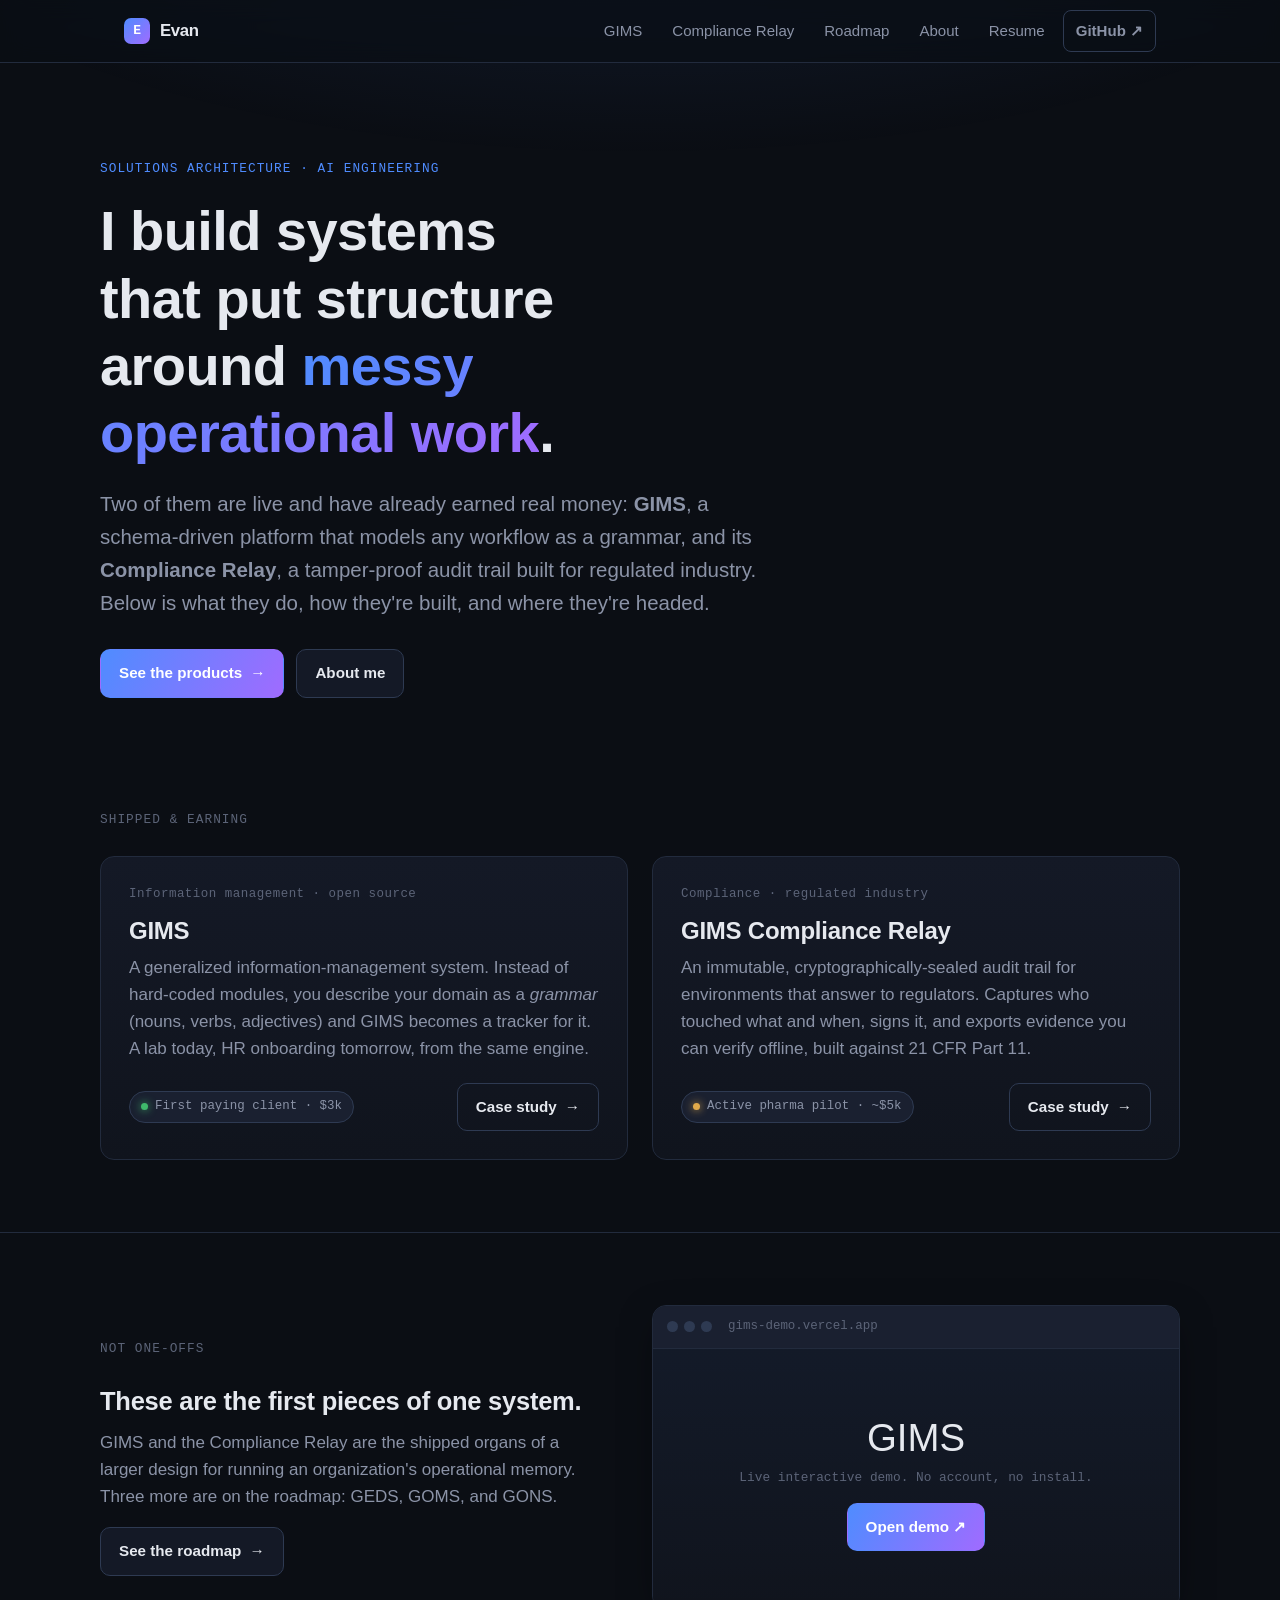
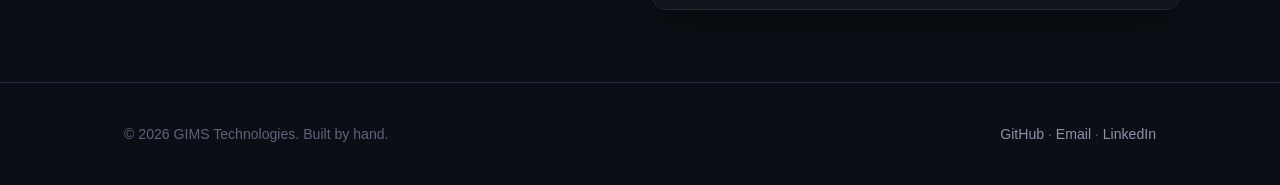
==== index.html @ aefddbaa "Initial portfolio hub: landing, case studies, reports, resume Static, zero-build portfolio site for " ====
<!DOCTYPE html>
<html lang="en">
<head>
  <meta charset="UTF-8" />
  <meta name="viewport" content="width=device-width, initial-scale=1.0" />
  <title>Evan · Solutions Architecture &amp; AI Engineering</title>
  <meta name="description" content="I build systems that put structure around messy operational work, and get people to pay for them. GIMS and the GIMS Compliance Relay: live, and already earning." />
  <meta property="og:title" content="Evan · Systems that structure operational work" />
  <meta property="og:description" content="GIMS and the GIMS Compliance Relay: live products with real early paying customers." />
  <meta property="og:type" content="website" />
  <link rel="preconnect" href="https://fonts.googleapis.com" />
  <link rel="stylesheet" href="styles/main.css" />
</head>
<body>
  <!-- NAME NOTE: "Evan" is used as the builder handle throughout.
       Swap in a legal/display name here and in the footer + about.html when ready. -->
  <header class="nav">
    <div class="container nav-inner">
      <a class="brand" href="index.html">
        <span class="mark">E</span> Evan
      </a>
      <nav class="nav-links">
        <a href="gims.html">GIMS</a>
        <a href="compliance-relay.html">Compliance Relay</a>
        <a href="roadmap.html">Roadmap</a>
        <a href="about.html">About</a>
        <a href="resume.html">Resume</a>
        <a class="btn btn-ghost" href="https://github.com/BMA-Corgea" target="_blank" rel="noopener">GitHub ↗</a>
      </nav>
    </div>
  </header>

  <main>
    <!-- HERO -->
    <section class="container hero">
      <div class="eyebrow">Solutions Architecture · AI Engineering</div>
      <h1>I build systems that put structure around <span class="gradient-text">messy operational work</span>.</h1>
      <p class="lede">
        Two of them are live and have already earned real money: <strong>GIMS</strong>, a
        schema-driven platform that models any workflow as a grammar, and its
        <strong>Compliance Relay</strong>, a tamper-proof audit trail built for regulated industry.
        Below is what they do, how they're built, and where they're headed.
      </p>
      <div class="btn-row">
        <a class="btn btn-primary" href="#work">See the products <span class="arrow">→</span></a>
        <a class="btn" href="about.html">About me</a>
      </div>
    </section>

    <!-- WORK -->
    <section class="container section" id="work">
      <div class="section-label">Shipped &amp; earning</div>
      <div class="grid grid-2">

        <!-- GIMS -->
        <article class="card">
          <div class="kicker">Information management · open source</div>
          <h3>GIMS</h3>
          <p class="card-sub">
            A generalized information-management system. Instead of hard-coded modules, you
            describe your domain as a <em>grammar</em> (nouns, verbs, adjectives) and GIMS
            becomes a tracker for it. A lab today, HR onboarding tomorrow, from the same engine.
          </p>
          <div class="card-foot">
            <span class="tag"><span class="dot"></span> First paying client · $3k</span>
            <a class="btn btn-ghost" href="gims.html">Case study <span class="arrow">→</span></a>
          </div>
        </article>

        <!-- Compliance Relay -->
        <article class="card">
          <div class="kicker">Compliance · regulated industry</div>
          <h3>GIMS Compliance Relay</h3>
          <p class="card-sub">
            An immutable, cryptographically-sealed audit trail for environments that answer to
            regulators. Captures who touched what and when, signs it, and exports evidence you
            can verify offline, built against 21 CFR Part 11.
          </p>
          <div class="card-foot">
            <span class="tag"><span class="dot warm"></span> Active pharma pilot · ~$5k</span>
            <a class="btn btn-ghost" href="compliance-relay.html">Case study <span class="arrow">→</span></a>
          </div>
        </article>

      </div>
    </section>

    <hr class="divider" />

    <!-- BIGGER PICTURE / ROADMAP TEASER -->
    <section class="container section">
      <div class="grid grid-2" style="align-items:center;">
        <div>
          <div class="section-label">Not one-offs</div>
          <h2>These are the first pieces of one system.</h2>
          <p style="color:var(--muted); max-width:52ch;">
            GIMS and the Compliance Relay are the shipped organs of a larger design for
            running an organization's operational memory. Three more are on the roadmap:
            GEDS, GOMS, and GONS.
          </p>
          <div class="btn-row">
            <a class="btn" href="roadmap.html">See the roadmap <span class="arrow">→</span></a>
          </div>
        </div>
        <div class="frame" aria-hidden="true">
          <div class="frame-bar">
            <div class="dots"><i></i><i></i><i></i></div>
            <span class="url">gims-demo.vercel.app</span>
          </div>
          <div class="frame-body">
            <div>
              <div class="organ-code" style="font-size:2.4rem;">GIMS</div>
              <p class="placeholder-note">Live interactive demo. No account, no install.</p>
              <div class="btn-row" style="justify-content:center; margin-top:14px;">
                <a class="btn btn-primary" href="https://gims-demo.vercel.app/" target="_blank" rel="noopener">Open demo ↗</a>
              </div>
            </div>
          </div>
        </div>
      </div>
    </section>
  </main>

  <footer class="footer">
    <div class="container footer-inner">
      <span>© <span data-year>2026</span> GIMS Technologies. Built by hand.</span>
      <span>
        <a href="https://github.com/BMA-Corgea" target="_blank" rel="noopener">GitHub</a> ·
        <a href="mailto:evanbr93@gmail.com">Email</a> · <a href="https://www.linkedin.com/in/evan-brown-7abb97332/" target="_blank" rel="noopener">LinkedIn</a>
      </span>
    </div>
  </footer>

  <script src="js/main.js"></script>
</body>
</html>
---- styles/main.css ----
/* ============================================================
   Portfolio Hub — design system
   Clean, technical, restrained. Dark "engineering" aesthetic.
   Zero dependencies. Single source of truth for tokens.
   ============================================================ */

:root {
  /* palette */
  --bg:        #0b0e14;
  --bg-soft:   #10141d;
  --panel:     #141926;
  --panel-2:   #1a2030;
  --border:    #222b3d;
  --border-lit:#2e3a52;

  --text:      #e6e9ef;
  --muted:     #8b93a7;
  --faint:     #5c6478;

  --accent:    #4f8cff;
  --accent-2:  #a06bff;
  --accent-soft: rgba(79, 140, 255, 0.12);

  --good:      #3fb96b;
  --warn:      #e0a94a;

  /* type */
  --sans: -apple-system, BlinkMacSystemFont, "Segoe UI", Roboto, Helvetica, Arial, sans-serif;
  --mono: ui-monospace, "JetBrains Mono", "SF Mono", "Cascadia Code", Menlo, Consolas, monospace;

  /* space + shape */
  --container: 1080px;
  --radius: 14px;
  --radius-sm: 9px;
  --gap: 24px;

  --shadow: 0 10px 40px -12px rgba(0,0,0,0.6);
}

/* ---------- reset ---------- */
*, *::before, *::after { box-sizing: border-box; }
html { scroll-behavior: smooth; -webkit-text-size-adjust: 100%; }
body {
  margin: 0;
  font-family: var(--sans);
  background: var(--bg);
  color: var(--text);
  line-height: 1.6;
  font-size: 17px;
  -webkit-font-smoothing: antialiased;
  text-rendering: optimizeLegibility;
}
img { max-width: 100%; display: block; }
a { color: inherit; text-decoration: none; }
h1, h2, h3, h4 { line-height: 1.2; margin: 0 0 0.5em; font-weight: 650; letter-spacing: -0.01em; }
p { margin: 0 0 1em; }

/* subtle top glow */
body::before {
  content: "";
  position: fixed;
  inset: 0 0 auto 0;
  height: 480px;
  background: radial-gradient(1200px 480px at 50% -180px, rgba(79,140,255,0.14), transparent 70%);
  pointer-events: none;
  z-index: 0;
}

/* ---------- layout ---------- */
.container {
  width: 100%;
  max-width: var(--container);
  margin: 0 auto;
  padding: 0 24px;
  position: relative;
  z-index: 1;
}
.section { padding: 72px 0; }
.section-tight { padding: 48px 0; }
.divider { height: 1px; background: var(--border); border: 0; margin: 0; }

/* ---------- nav ---------- */
.nav {
  position: sticky;
  top: 0;
  z-index: 50;
  background: rgba(11,14,20,0.72);
  backdrop-filter: saturate(140%) blur(12px);
  border-bottom: 1px solid var(--border);
}
.nav-inner {
  display: flex;
  align-items: center;
  justify-content: space-between;
  height: 62px;
}
.brand {
  display: flex;
  align-items: center;
  gap: 10px;
  font-weight: 700;
  letter-spacing: -0.02em;
  font-size: 1.05rem;
}
.brand .mark {
  width: 26px; height: 26px;
  border-radius: 7px;
  background: linear-gradient(135deg, var(--accent), var(--accent-2));
  display: grid; place-items: center;
  font-family: var(--mono);
  font-size: 13px; font-weight: 700; color: #fff;
}
.nav-links { display: flex; gap: 6px; align-items: center; }
.nav-links a {
  color: var(--muted);
  font-size: 0.94rem;
  padding: 8px 12px;
  border-radius: 8px;
  transition: color .15s, background .15s;
}
.nav-links a:hover { color: var(--text); background: var(--panel); }
.nav-links a.active { color: var(--text); }

/* ---------- hero ---------- */
.hero { padding: 96px 0 40px; }
.eyebrow {
  font-family: var(--mono);
  font-size: 0.8rem;
  letter-spacing: 0.08em;
  text-transform: uppercase;
  color: var(--accent);
  margin-bottom: 18px;
}
.hero h1 {
  font-size: clamp(2.2rem, 5vw, 3.5rem);
  max-width: 16ch;
  margin-bottom: 22px;
}
.hero .lede {
  font-size: clamp(1.05rem, 2vw, 1.28rem);
  color: var(--muted);
  max-width: 60ch;
  margin-bottom: 30px;
}
.gradient-text {
  background: linear-gradient(120deg, var(--accent), var(--accent-2));
  -webkit-background-clip: text;
  background-clip: text;
  color: transparent;
}

/* ---------- buttons ---------- */
.btn-row { display: flex; flex-wrap: wrap; gap: 12px; align-items: center; }
.btn {
  display: inline-flex;
  align-items: center;
  gap: 8px;
  font-size: 0.95rem;
  font-weight: 600;
  padding: 11px 18px;
  border-radius: 10px;
  border: 1px solid var(--border-lit);
  color: var(--text);
  background: var(--panel);
  transition: transform .12s, border-color .15s, background .15s;
  cursor: pointer;
}
.btn:hover { transform: translateY(-1px); border-color: var(--accent); }
.btn-primary {
  background: linear-gradient(120deg, var(--accent), var(--accent-2));
  border-color: transparent;
  color: #fff;
}
.btn-primary:hover { border-color: transparent; filter: brightness(1.06); }
.btn .arrow { transition: transform .15s; }
.btn:hover .arrow { transform: translateX(3px); }
.btn-ghost { background: transparent; }

/* ---------- cards / product grid ---------- */
.grid { display: grid; gap: var(--gap); }
.grid-2 { grid-template-columns: repeat(2, 1fr); }
.grid-3 { grid-template-columns: repeat(3, 1fr); }

.card {
  background: linear-gradient(180deg, var(--panel), var(--bg-soft));
  border: 1px solid var(--border);
  border-radius: var(--radius);
  padding: 28px;
  transition: border-color .18s, transform .18s;
  position: relative;
  overflow: hidden;
}
.card:hover { border-color: var(--border-lit); transform: translateY(-2px); }
.card .kicker {
  font-family: var(--mono);
  font-size: 0.78rem;
  color: var(--faint);
  letter-spacing: 0.04em;
  margin-bottom: 12px;
}
.card h3 { font-size: 1.5rem; margin-bottom: 8px; }
.card .card-sub { color: var(--muted); margin-bottom: 20px; }
.card .card-foot {
  display: flex; align-items: center; justify-content: space-between;
  gap: 12px; flex-wrap: wrap; margin-top: 8px;
}

/* traction tag */
.tag {
  display: inline-flex;
  align-items: center;
  gap: 7px;
  font-family: var(--mono);
  font-size: 0.78rem;
  padding: 5px 11px;
  border-radius: 999px;
  border: 1px solid var(--border-lit);
  color: var(--muted);
  background: var(--panel-2);
}
.tag .dot { width: 7px; height: 7px; border-radius: 50%; background: var(--good); box-shadow: 0 0 8px var(--good); }
.tag .dot.warm { background: var(--warn); box-shadow: 0 0 8px var(--warn); }
.tag.accent { color: var(--accent); border-color: var(--accent); background: var(--accent-soft); }

/* ---------- browser frame (demo preview) ---------- */
.frame {
  border: 1px solid var(--border);
  border-radius: var(--radius);
  overflow: hidden;
  background: var(--panel);
  box-shadow: var(--shadow);
}
.frame-bar {
  display: flex; align-items: center; gap: 8px;
  padding: 11px 14px;
  background: var(--panel-2);
  border-bottom: 1px solid var(--border);
}
.frame-bar .dots { display: flex; gap: 6px; }
.frame-bar .dots i { width: 11px; height: 11px; border-radius: 50%; background: var(--border-lit); display: block; }
.frame-bar .url {
  font-family: var(--mono);
  font-size: 0.78rem;
  color: var(--faint);
  margin-left: 8px;
  overflow: hidden; text-overflow: ellipsis; white-space: nowrap;
}
.frame-body {
  min-height: 260px;
  display: grid;
  place-items: center;
  padding: 40px;
  text-align: center;
  background:
    linear-gradient(180deg, rgba(79,140,255,0.05), transparent),
    var(--bg-soft);
}
.frame-body .placeholder-note {
  font-family: var(--mono);
  font-size: 0.8rem;
  color: var(--faint);
}

/* ---------- case study ---------- */
.cs-header { padding: 88px 0 24px; }
.cs-title { font-size: clamp(2rem, 4vw, 2.8rem); }
.cs-meta { display: flex; gap: 10px; flex-wrap: wrap; margin: 18px 0 4px; }

.step {
  display: grid;
  grid-template-columns: 56px 1fr;
  gap: 22px;
  padding: 34px 0;
  border-top: 1px solid var(--border);
}
.step:first-of-type { border-top: 0; }
.step .num {
  font-family: var(--mono);
  font-size: 1rem;
  color: var(--accent);
  border: 1px solid var(--border-lit);
  border-radius: 10px;
  width: 44px; height: 44px;
  display: grid; place-items: center;
}
.step h3 { font-size: 1.35rem; }
.step .step-body { color: var(--muted); }
.step .step-body strong { color: var(--text); font-weight: 600; }

/* feature list — flow layout so inline <strong> labels + text stay on one run */
.feature-list { list-style: none; padding: 0; margin: 14px 0 0; display: grid; gap: 12px; }
.feature-list li {
  position: relative;
  padding-left: 22px;
  color: var(--muted);
}
.feature-list li strong { color: var(--text); font-weight: 600; }
.feature-list li::before {
  content: "";
  position: absolute;
  left: 0;
  top: 0.62em;
  width: 8px; height: 8px;
  border-radius: 2px;
  background: linear-gradient(135deg, var(--accent), var(--accent-2));
}

/* code chip inline */
code, .mono { font-family: var(--mono); font-size: 0.9em; }
:not(pre) > code {
  background: var(--panel-2);
  border: 1px solid var(--border);
  border-radius: 6px;
  padding: 1px 6px;
  color: var(--text);
  font-size: 0.86em;
}

/* ---------- roadmap ---------- */
.roadmap-card { position: relative; }
.roadmap-card .status {
  position: absolute; top: 22px; right: 22px;
  font-family: var(--mono); font-size: 0.72rem;
  color: var(--faint); letter-spacing: 0.05em; text-transform: uppercase;
}
.roadmap-card .organ-code {
  font-family: var(--mono);
  font-size: 2rem;
  font-weight: 700;
  background: linear-gradient(135deg, var(--accent), var(--accent-2));
  -webkit-background-clip: text; background-clip: text; color: transparent;
  margin-bottom: 6px;
}
.shipped { opacity: 1; }
.planned { opacity: 0.86; }
.planned .organ-code {
  background: none; color: var(--faint); -webkit-text-fill-color: var(--faint);
}

/* ---------- footnote / GUTS ---------- */
.footnote {
  background: var(--bg-soft);
  border: 1px solid var(--border);
  border-radius: var(--radius);
  padding: 28px 30px;
  color: var(--muted);
  font-size: 0.98rem;
}
.footnote h3 { color: var(--text); font-size: 1.15rem; }

/* ---------- prose (about) ---------- */
.prose { max-width: 68ch; }
.prose h2 { margin-top: 40px; font-size: 1.5rem; }
.prose ul { color: var(--muted); padding-left: 22px; }
.prose li { margin-bottom: 8px; }
.contact-row { display: flex; gap: 12px; flex-wrap: wrap; margin-top: 20px; }

/* ---------- footer ---------- */
.footer {
  border-top: 1px solid var(--border);
  padding: 40px 0;
  color: var(--faint);
  font-size: 0.88rem;
}
.footer-inner { display: flex; justify-content: space-between; align-items: center; flex-wrap: wrap; gap: 16px; }
.footer a { color: var(--muted); }
.footer a:hover { color: var(--text); }

/* ---------- utility ---------- */
.center { text-align: center; }
.mt-0 { margin-top: 0; }
.mb-0 { margin-bottom: 0; }
.section-label {
  font-family: var(--mono);
  font-size: 0.8rem;
  letter-spacing: 0.08em;
  text-transform: uppercase;
  color: var(--faint);
  margin-bottom: 26px;
}

/* ---------- responsive ---------- */
@media (max-width: 820px) {
  .grid-2, .grid-3 { grid-template-columns: 1fr; }
  .nav-links a:not(.btn) { display: none; }
  .nav-links a.btn { display: inline-flex; }
  .hero { padding: 64px 0 24px; }
  .step { grid-template-columns: 1fr; gap: 10px; }
  .step .num { display: none; }
}
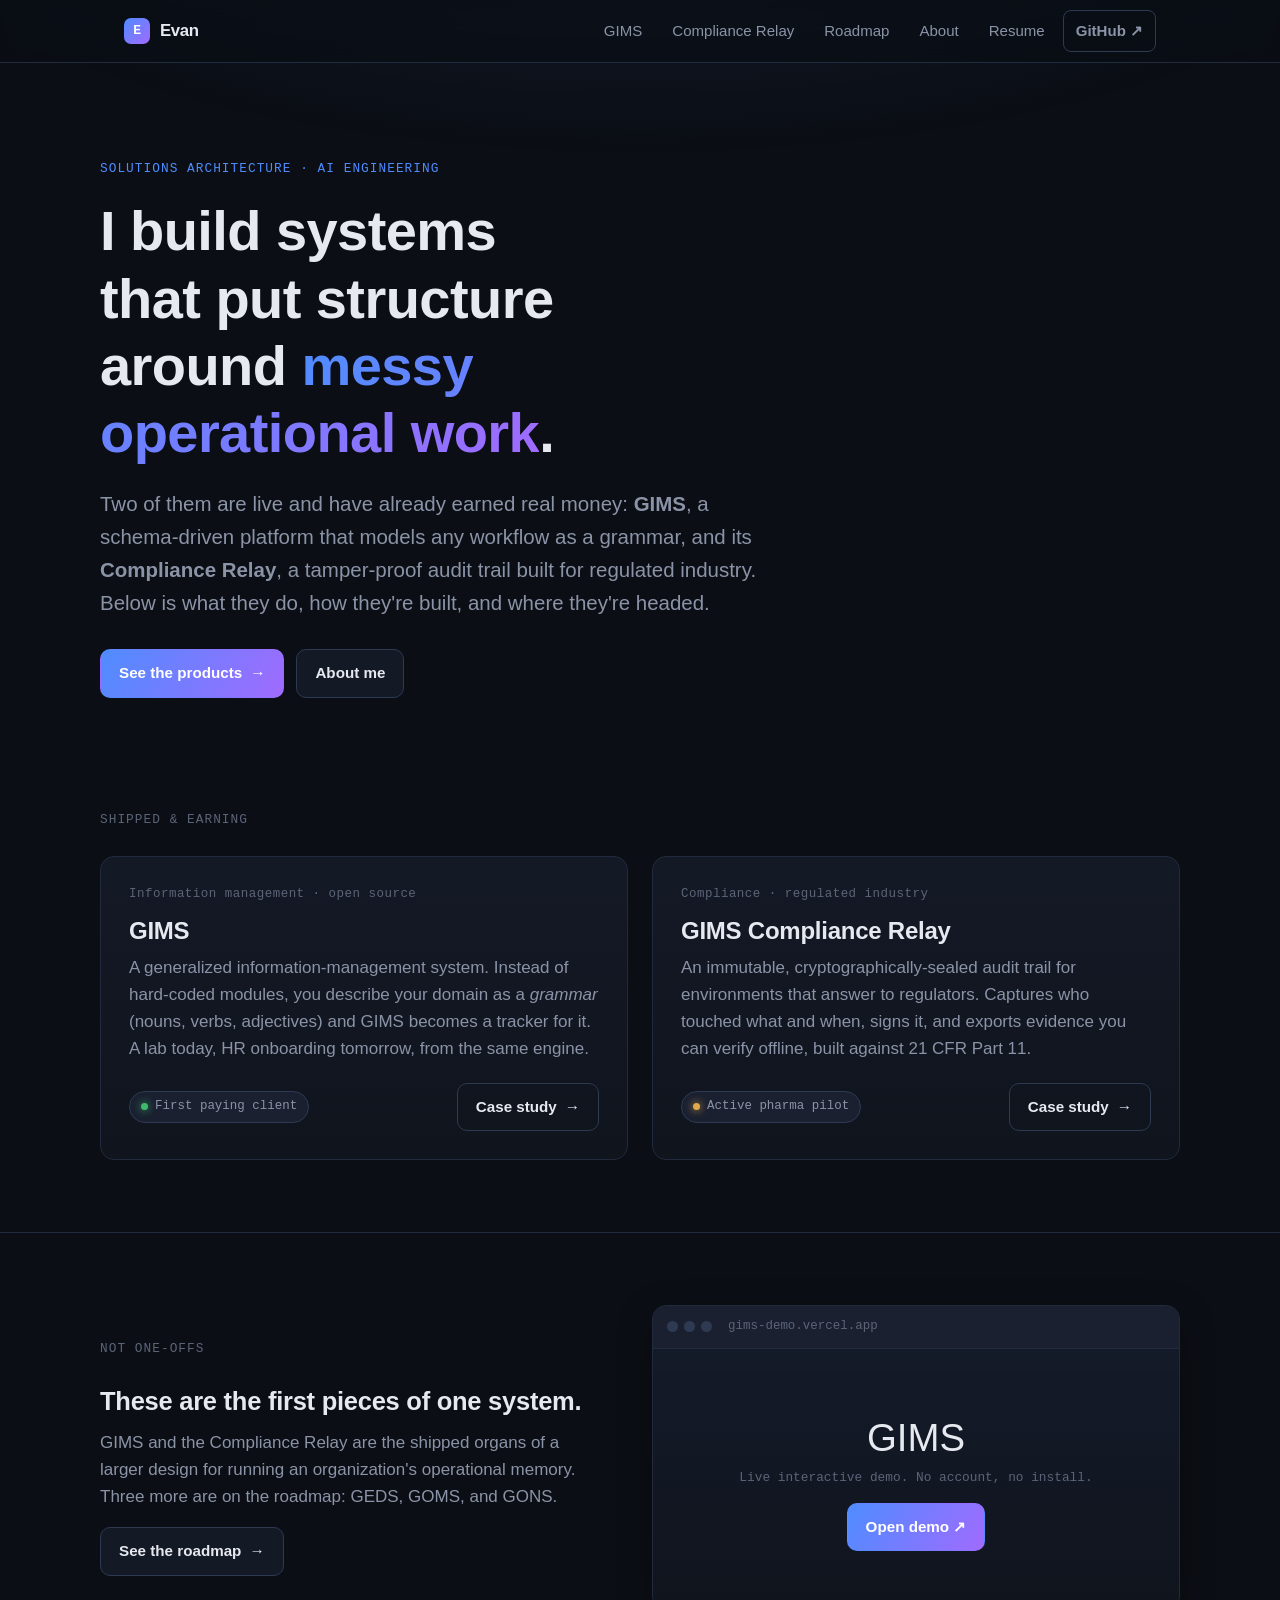
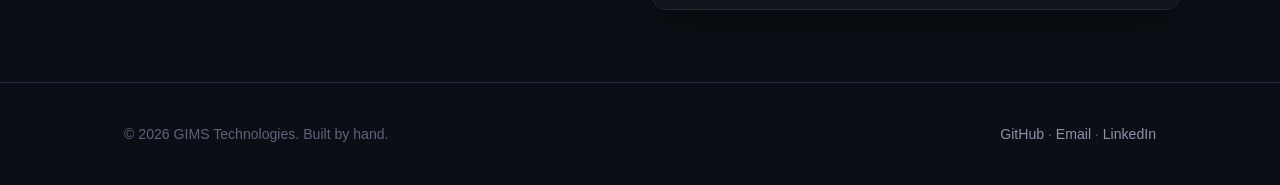
==== commit e0fd3363: "Remove product revenue figures from cards, case studies, and proposal Keep the qualitative traction " ====
--- a/index.html
+++ b/index.html
@@ -62,7 +62,7 @@
             becomes a tracker for it. A lab today, HR onboarding tomorrow, from the same engine.
           </p>
           <div class="card-foot">
-            <span class="tag"><span class="dot"></span> First paying client · $3k</span>
+            <span class="tag"><span class="dot"></span> First paying client</span>
             <a class="btn btn-ghost" href="gims.html">Case study <span class="arrow">→</span></a>
           </div>
         </article>
@@ -77,7 +77,7 @@
             can verify offline, built against 21 CFR Part 11.
           </p>
           <div class="card-foot">
-            <span class="tag"><span class="dot warm"></span> Active pharma pilot · ~$5k</span>
+            <span class="tag"><span class="dot warm"></span> Active pharma pilot</span>
             <a class="btn btn-ghost" href="compliance-relay.html">Case study <span class="arrow">→</span></a>
           </div>
         </article>
